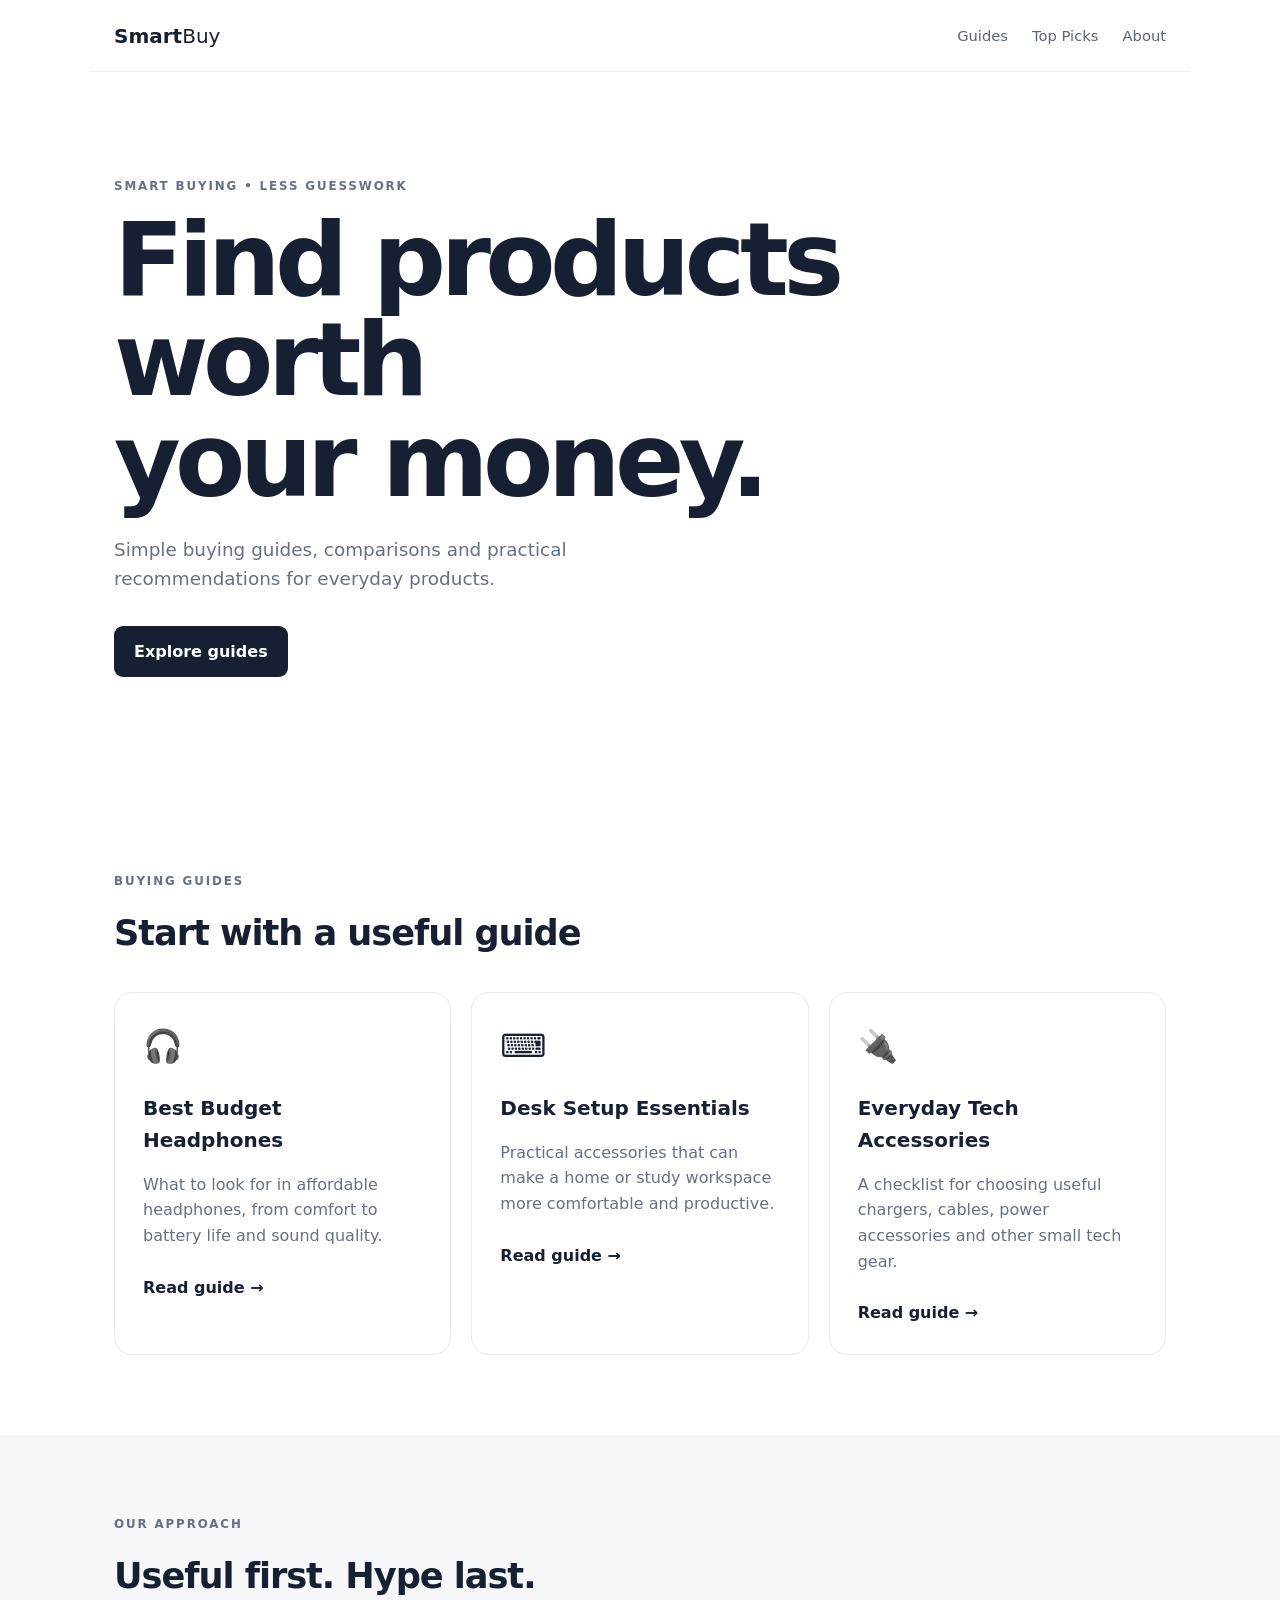
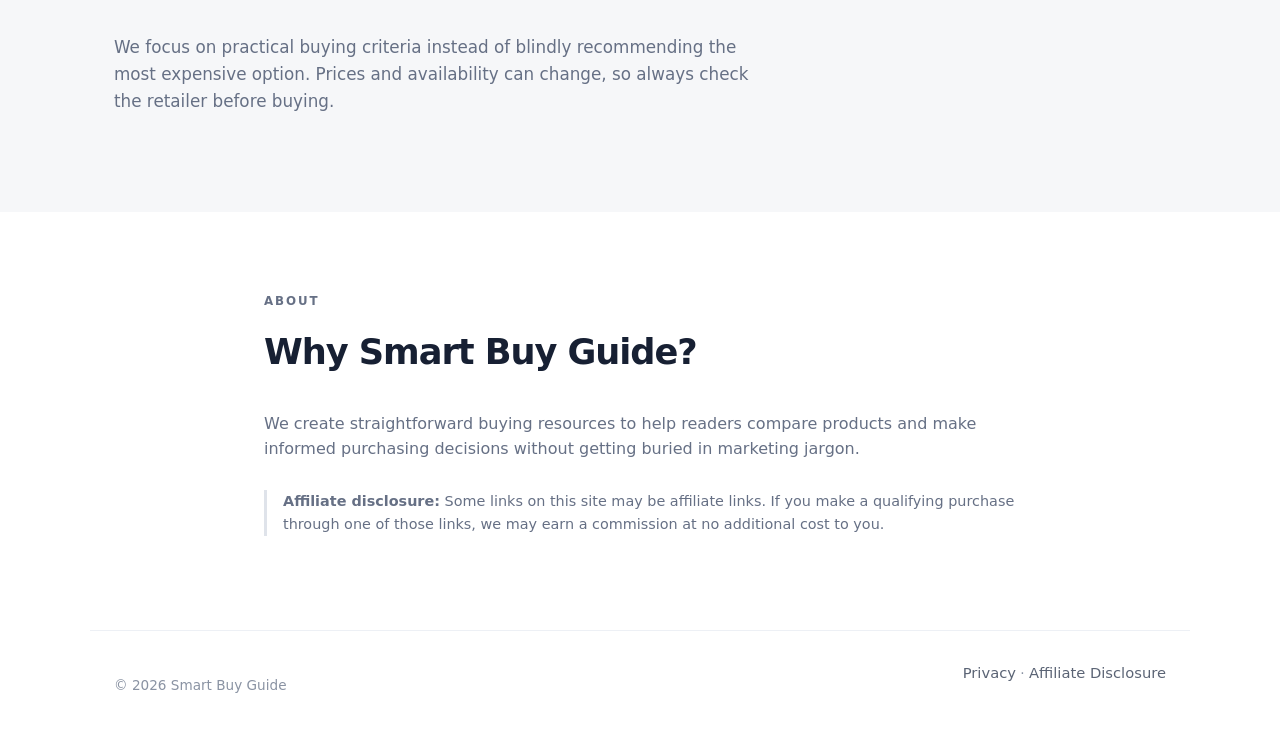
==== index.html @ 30c095a1 "Add files via upload" ====
<!DOCTYPE html>
<html lang="en">
<head>
  <meta charset="UTF-8">
  <meta name="viewport" content="width=device-width, initial-scale=1.0">
  <meta name="description" content="Smart Buy Guide — practical product picks, comparisons and buying tips.">
  <title>Smart Buy Guide | Better Buying Decisions</title>
  <link rel="stylesheet" href="style.css">
</head>
<body>
<header class="nav">
  <a class="logo" href="index.html">Smart<span>Buy</span></a>
  <nav>
    <a href="#guides">Guides</a>
    <a href="#picks">Top Picks</a>
    <a href="#about">About</a>
  </nav>
</header>

<main>
  <section class="hero">
    <p class="eyebrow">SMART BUYING • LESS GUESSWORK</p>
    <h1>Find products worth<br>your money.</h1>
    <p class="hero-copy">Simple buying guides, comparisons and practical recommendations for everyday products.</p>
    <a class="button" href="#guides">Explore guides</a>
  </section>

  <section id="guides" class="section">
    <div class="section-head">
      <div>
        <p class="eyebrow">BUYING GUIDES</p>
        <h2>Start with a useful guide</h2>
      </div>
    </div>

    <div class="cards">
      <article class="card">
        <div class="icon">🎧</div>
        <h3>Best Budget Headphones</h3>
        <p>What to look for in affordable headphones, from comfort to battery life and sound quality.</p>
        <a href="headphones.html">Read guide →</a>
      </article>

      <article class="card">
        <div class="icon">⌨️</div>
        <h3>Desk Setup Essentials</h3>
        <p>Practical accessories that can make a home or study workspace more comfortable and productive.</p>
        <a href="desk-setup.html">Read guide →</a>
      </article>

      <article class="card">
        <div class="icon">🔌</div>
        <h3>Everyday Tech Accessories</h3>
        <p>A checklist for choosing useful chargers, cables, power accessories and other small tech gear.</p>
        <a href="tech-accessories.html">Read guide →</a>
      </article>
    </div>
  </section>

  <section id="picks" class="section soft">
    <p class="eyebrow">OUR APPROACH</p>
    <h2>Useful first. Hype last.</h2>
    <p class="wide-copy">We focus on practical buying criteria instead of blindly recommending the most expensive option. Prices and availability can change, so always check the retailer before buying.</p>
  </section>

  <section id="about" class="section about">
    <p class="eyebrow">ABOUT</p>
    <h2>Why Smart Buy Guide?</h2>
    <p>We create straightforward buying resources to help readers compare products and make informed purchasing decisions without getting buried in marketing jargon.</p>
    <p class="disclosure"><strong>Affiliate disclosure:</strong> Some links on this site may be affiliate links. If you make a qualifying purchase through one of those links, we may earn a commission at no additional cost to you.</p>
  </section>
</main>

<footer>
  <p>© 2026 Smart Buy Guide</p>
  <div><a href="privacy.html">Privacy</a> · <a href="disclosure.html">Affiliate Disclosure</a></div>
</footer>
</body>
</html>
---- style.css ----
*{box-sizing:border-box}html{scroll-behavior:smooth}body{margin:0;font-family:Inter,system-ui,-apple-system,Segoe UI,sans-serif;color:#172033;background:#fff;line-height:1.6}.nav{height:72px;display:flex;align-items:center;justify-content:space-between;max-width:1100px;margin:auto;padding:0 24px;border-bottom:1px solid #edf0f5}.logo{font-size:1.25rem;font-weight:800;color:#172033;text-decoration:none}.logo span{font-weight:500}.nav nav{display:flex;gap:24px}.nav nav a,footer a{color:#5b6475;text-decoration:none;font-size:.92rem}.hero{max-width:1100px;margin:auto;padding:105px 24px 115px}.eyebrow{font-size:.74rem;letter-spacing:.16em;font-weight:800;color:#667085;margin:0 0 14px}.hero h1{font-size:clamp(3rem,8vw,6.4rem);line-height:.98;letter-spacing:-.055em;margin:0 0 24px;max-width:850px}.hero-copy{font-size:1.15rem;color:#667085;max-width:560px;margin-bottom:32px}.button{display:inline-block;background:#172033;color:white;text-decoration:none;padding:13px 20px;border-radius:9px;font-weight:700}.section{max-width:1100px;margin:auto;padding:80px 24px}.section h2{font-size:2.2rem;letter-spacing:-.03em;margin:0 0 30px}.cards{display:grid;grid-template-columns:repeat(3,1fr);gap:20px}.card{border:1px solid #e7eaf0;border-radius:18px;padding:28px;min-height:270px}.icon{font-size:2rem;margin-bottom:20px}.card h3{margin:0 0 10px;font-size:1.25rem}.card p,.about p,.wide-copy{color:#667085}.card a{display:inline-block;margin-top:10px;color:#172033;font-weight:700;text-decoration:none}.soft{max-width:none;background:#f6f7f9;padding-left:max(24px,calc((100% - 1052px)/2));padding-right:max(24px,calc((100% - 1052px)/2))}.wide-copy{max-width:650px;font-size:1.05rem}.about{max-width:800px}.disclosure{font-size:.9rem;border-left:3px solid #dfe3ea;padding-left:16px;margin-top:28px}footer{border-top:1px solid #edf0f5;max-width:1100px;margin:auto;padding:30px 24px;display:flex;justify-content:space-between;color:#8a93a3;font-size:.85rem}@media(max-width:760px){.nav nav{gap:12px}.cards{grid-template-columns:1fr}.hero{padding-top:70px;padding-bottom:80px}footer{display:block}footer div{margin-top:8px}}
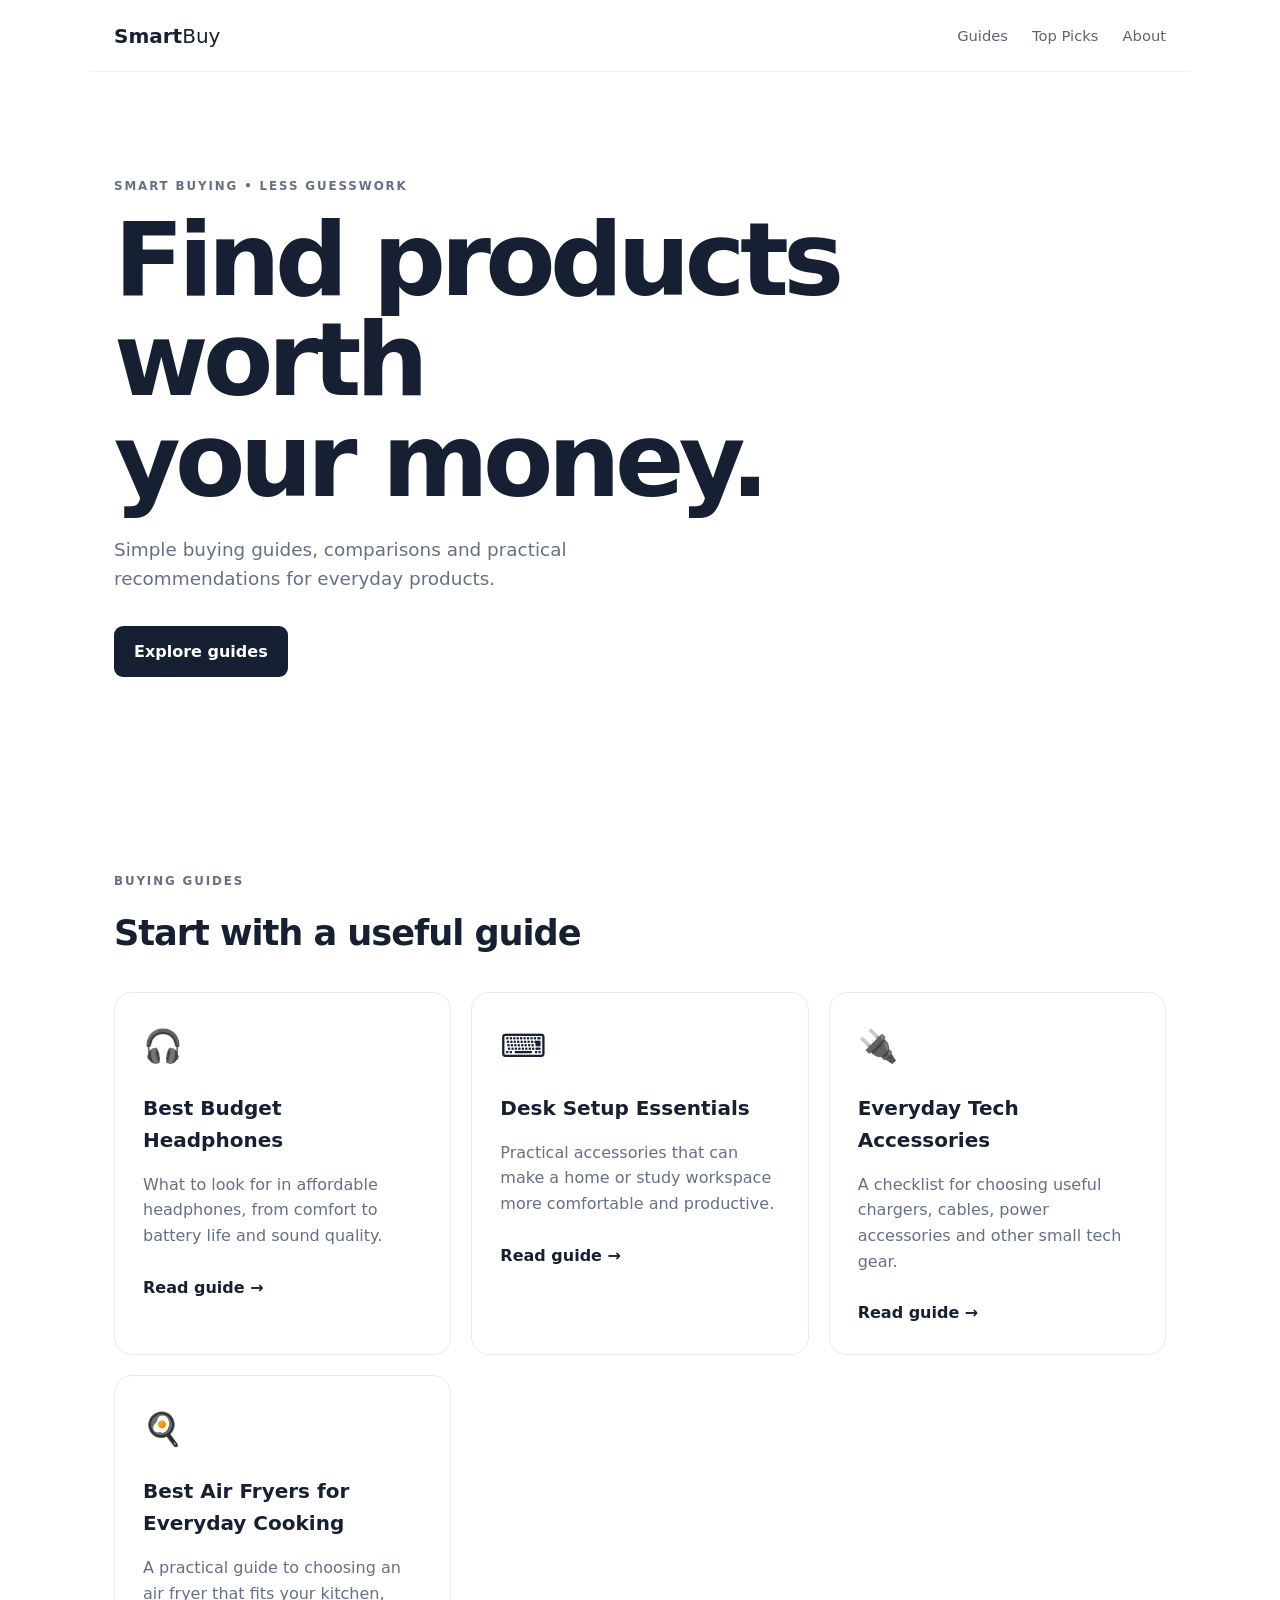
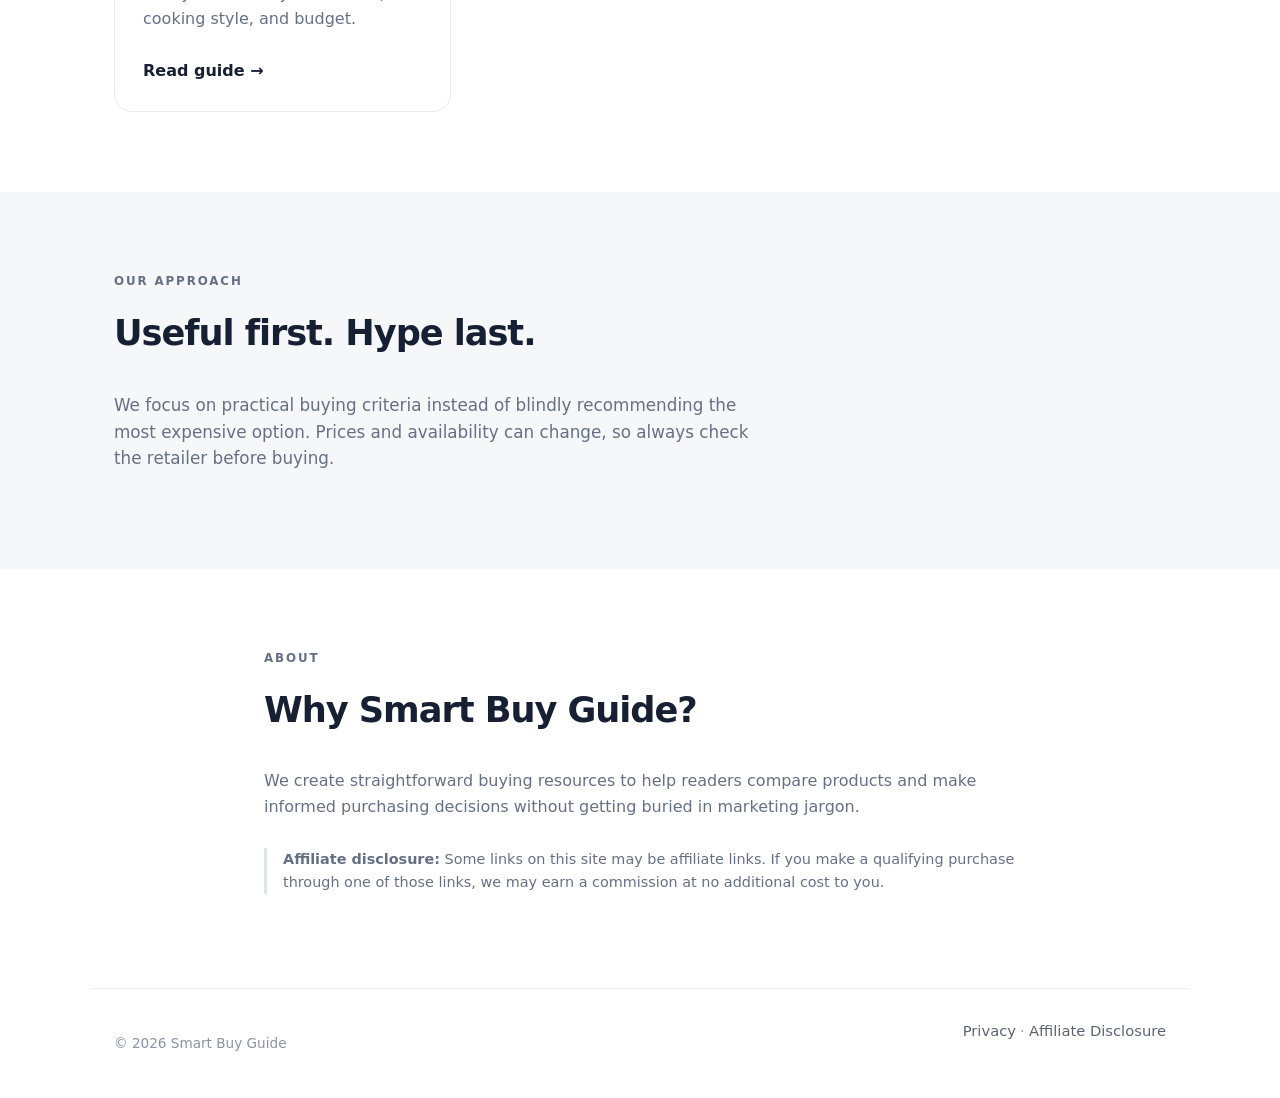
==== commit a2e9b395: "Add Air Fryer guide card" ====
--- a/index.html
+++ b/index.html
@@ -54,6 +54,12 @@
         <p>A checklist for choosing useful chargers, cables, power accessories and other small tech gear.</p>
         <a href="tech-accessories.html">Read guide →</a>
       </article>
+      <article class="card">
+    <div class="icon">🍳</div>
+    <h3>Best Air Fryers for Everyday Cooking</h3>
+    <p>A practical guide to choosing an air fryer that fits your kitchen, cooking style, and budget.</p>
+    <a href="Air-Fryers.html">Read guide →</a>
+</article>
     </div>
   </section>
 
